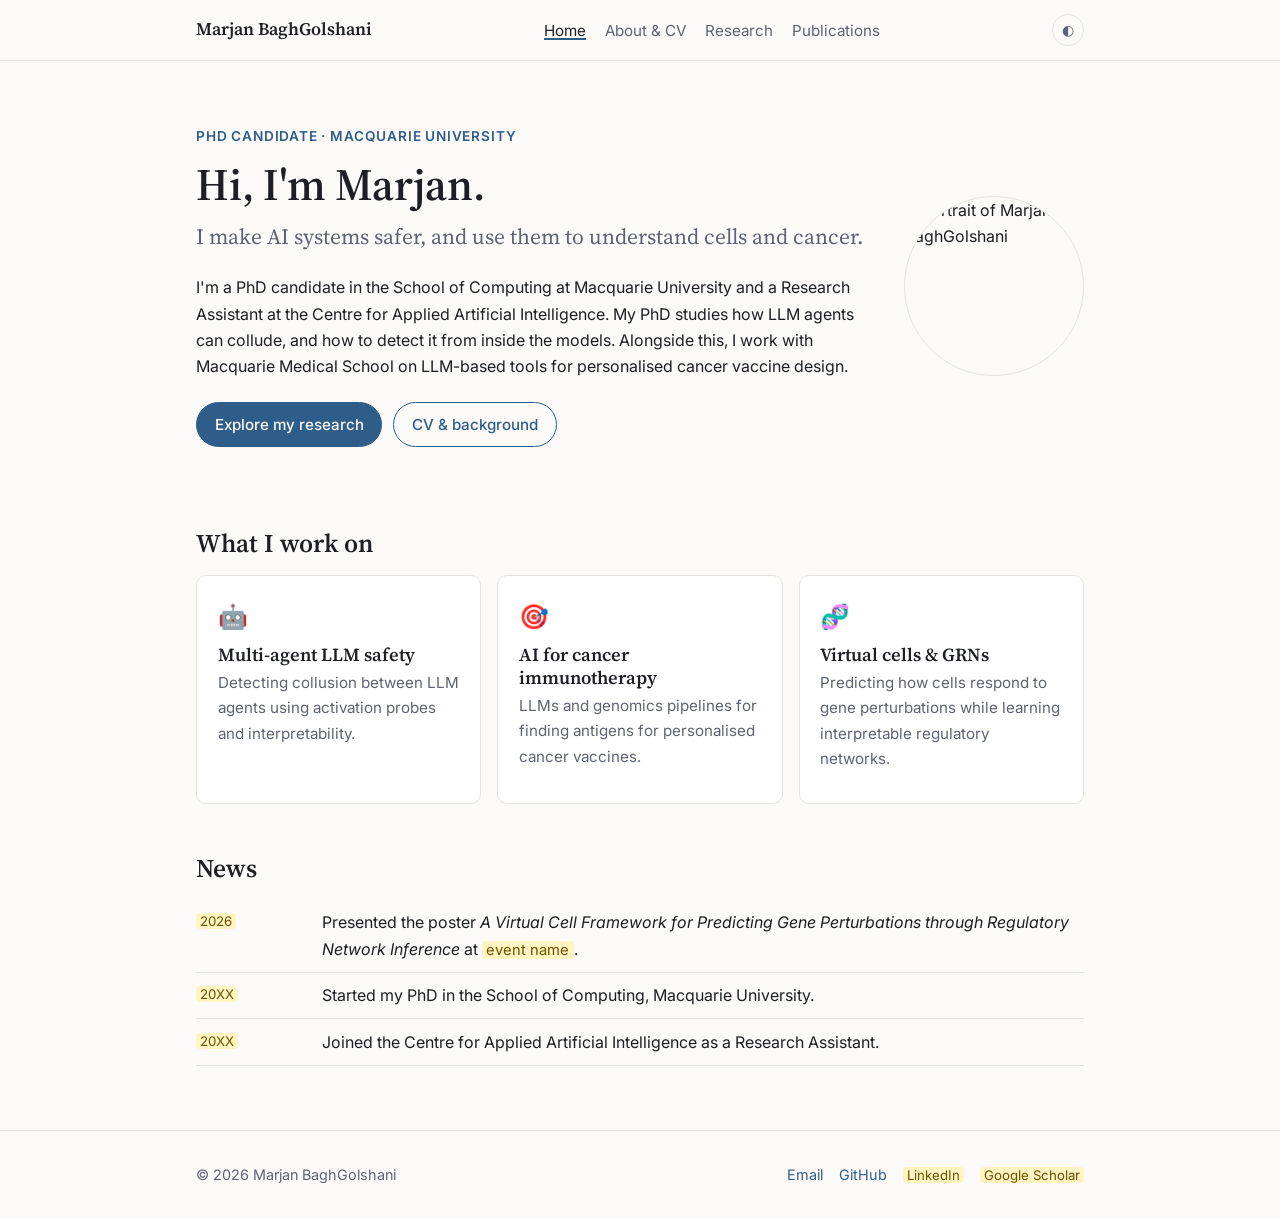
==== index.html @ 733024ad "Initial personal website Co-Authored-By: Claude Opus 5.5 <noreply@anthropic.com>" ====
<!doctype html>
<html lang="en-AU">
<head>
  <meta charset="utf-8">
  <meta name="viewport" content="width=device-width, initial-scale=1">
  <title>Marjan BaghGolshani</title>
  <meta name="description" content="Marjan BaghGolshani — PhD candidate at Macquarie University working on multi-agent LLM safety and AI for cancer immunotherapy.">
  <link rel="preconnect" href="https://fonts.googleapis.com">
  <link rel="preconnect" href="https://fonts.gstatic.com" crossorigin>
  <link href="https://fonts.googleapis.com/css2?family=Inter:wght@400;500;600&family=Source+Serif+4:wght@500;600&display=swap" rel="stylesheet">
  <link rel="stylesheet" href="assets/style.css">
  <script src="assets/site.js"></script>
</head>
<body>
  <header class="site-header">
    <div class="wrap">
      <a class="brand" href="index.html">Marjan BaghGolshani</a>
      <nav>
        <ul>
          <li><a href="index.html" aria-current="page">Home</a></li>
          <li><a href="about.html">About &amp; CV</a></li>
          <li><a href="research.html">Research</a></li>
          <li><a href="publications.html">Publications</a></li>
        </ul>
      </nav>
      <button class="theme-toggle" aria-label="Toggle dark mode">◐</button>
    </div>
  </header>

  <main class="wrap">
    <section class="hero">
      <div>
        <div class="eyebrow">PhD Candidate · Macquarie University</div>
        <h1>Hi, I'm Marjan.</h1>
        <p class="tagline">I make AI systems safer, and use them to understand cells and cancer.</p>
        <p>
          I'm a PhD candidate in the School of Computing at Macquarie University and a Research Assistant
          at the Centre for Applied Artificial Intelligence. My PhD studies how LLM agents can collude, and how to
          detect it from inside the models. Alongside this, I work with Macquarie Medical School
          on LLM-based tools for personalised cancer vaccine design.
        </p>
        <div class="buttons">
          <a class="btn primary" href="research.html">Explore my research</a>
          <a class="btn" href="about.html">CV &amp; background</a>
        </div>
      </div>
      <img class="avatar" src="https://github.com/MarjanGolshani.png" alt="Portrait of Marjan BaghGolshani">
    </section>

    <h2>What I work on</h2>
    <div class="cards">
      <a class="card" href="research.html#llm-safety">
        <div class="icon">🤖</div>
        <h3>Multi-agent LLM safety</h3>
        <p>Detecting collusion between LLM agents using activation probes and interpretability.</p>
      </a>
      <a class="card" href="research.html#cancer">
        <div class="icon">🎯</div>
        <h3>AI for cancer immunotherapy</h3>
        <p>LLMs and genomics pipelines for finding antigens for personalised cancer vaccines.</p>
      </a>
      <a class="card" href="research.html#virtual-cell">
        <div class="icon">🧬</div>
        <h3>Virtual cells &amp; GRNs</h3>
        <p>Predicting how cells respond to gene perturbations while learning interpretable regulatory networks.</p>
      </a>
    </div>

    <h2>News</h2>
    <ul class="news">
      <li>
        <span class="date"><span class="todo">2026</span></span>
        <span>Presented the poster <em>A Virtual Cell Framework for Predicting Gene Perturbations through Regulatory Network Inference</em> at <span class="todo">event name</span>.</span>
      </li>
      <li>
        <span class="date"><span class="todo">20XX</span></span>
        <span>Started my PhD in the School of Computing, Macquarie University.</span>
      </li>
      <li>
        <span class="date"><span class="todo">20XX</span></span>
        <span>Joined the Centre for Applied Artificial Intelligence as a Research Assistant.</span>
      </li>
    </ul>
  </main>

  <footer>
    <div class="wrap">
      <span>© 2026 Marjan BaghGolshani</span>
      <ul>
        <li><a href="mailto:marjan.ba75@gmail.com">Email</a></li>
        <li><a href="https://github.com/MarjanGolshani">GitHub</a></li>
        <li><span class="todo">LinkedIn</span></li>
        <li><span class="todo">Google Scholar</span></li>
      </ul>
    </div>
  </footer>
</body>
</html>
---- assets/style.css ----
/* ---------- Theme tokens ---------- */
:root {
  --bg: #fbfaf8;
  --surface: #ffffff;
  --text: #1d1f24;
  --muted: #5d6370;
  --border: #e6e3de;
  --accent: #2f5d8a;
  --accent-soft: #e8eff6;
  --todo-bg: #fff4c2;
  --todo-text: #6b5300;
  --serif: "Source Serif 4", Georgia, serif;
  --sans: "Inter", system-ui, -apple-system, sans-serif;
  --radius: 10px;
  --max: 920px;
}
@media (prefers-color-scheme: dark) {
  :root:not([data-theme="light"]) {
    --bg: #14161a;
    --surface: #1b1e23;
    --text: #e7e8ea;
    --muted: #a0a6b1;
    --border: #2b2f36;
    --accent: #8ab4dc;
    --accent-soft: #1f2a36;
    --todo-bg: #3d3410;
    --todo-text: #f3dc85;
  }
}
:root[data-theme="dark"] {
  --bg: #14161a;
  --surface: #1b1e23;
  --text: #e7e8ea;
  --muted: #a0a6b1;
  --border: #2b2f36;
  --accent: #8ab4dc;
  --accent-soft: #1f2a36;
  --todo-bg: #3d3410;
  --todo-text: #f3dc85;
}

/* ---------- Base ---------- */
* { box-sizing: border-box; }
html { -webkit-text-size-adjust: 100%; }
body {
  margin: 0;
  background: var(--bg);
  color: var(--text);
  font: 16px/1.65 var(--sans);
}
a { color: var(--accent); text-decoration: none; }
a:hover { text-decoration: underline; }
h1, h2, h3 { font-family: var(--serif); line-height: 1.25; font-weight: 600; }
h1 { font-size: clamp(2rem, 5vw, 2.8rem); margin: 0 0 .4rem; }
h2 { font-size: 1.6rem; margin: 3rem 0 1rem; }
h3 { font-size: 1.15rem; margin: 0 0 .3rem; }
p { margin: 0 0 1rem; }
img { max-width: 100%; }

.wrap { max-width: var(--max); margin: 0 auto; padding: 0 16px; }

/* Placeholder marker: search for class="todo" to find everything left to fill in */
.todo {
  background: var(--todo-bg);
  color: var(--todo-text);
  border-radius: 4px;
  padding: 0 .3em;
  font-size: .92em;
}

/* ---------- Header ---------- */
.site-header {
  border-bottom: 1px solid var(--border);
  background: var(--bg);
  position: sticky; top: 0; z-index: 10;
}
.site-header .wrap {
  display: flex; align-items: center; justify-content: space-between;
  gap: 1rem; min-height: 60px; flex-wrap: wrap;
}
.brand { font-family: var(--serif); font-weight: 600; font-size: 1.1rem; color: var(--text); }
.brand:hover { text-decoration: none; }
nav ul { list-style: none; margin: 0; padding: 0; display: flex; gap: 1.2rem; flex-wrap: wrap; }
nav a { color: var(--muted); font-size: .95rem; }
nav a[aria-current="page"], nav a:hover { color: var(--text); text-decoration: none; }
nav a[aria-current="page"] { box-shadow: inset 0 -2px 0 var(--accent); }
.theme-toggle {
  background: none; border: 1px solid var(--border); color: var(--muted);
  border-radius: 999px; width: 32px; height: 32px; cursor: pointer; font-size: .9rem;
}

/* ---------- Hero ---------- */
.hero { padding: 4rem 0 2rem; display: grid; grid-template-columns: 1fr auto; gap: 2.5rem; align-items: center; }
.hero .eyebrow { color: var(--accent); font-weight: 600; font-size: .85rem; letter-spacing: .06em; text-transform: uppercase; margin-bottom: .6rem; }
.hero .tagline { font-family: var(--serif); font-size: 1.35rem; color: var(--muted); margin-bottom: 1.2rem; }
.avatar { width: 180px; height: 180px; border-radius: 50%; object-fit: cover; border: 1px solid var(--border); }
.buttons { display: flex; gap: .7rem; flex-wrap: wrap; margin-top: 1.4rem; }
.btn {
  display: inline-block; padding: .55rem 1.1rem; border-radius: 999px; font-size: .95rem; font-weight: 500;
  border: 1px solid var(--accent); color: var(--accent);
}
.btn.primary { background: var(--accent); color: var(--bg); }
.btn:hover { text-decoration: none; opacity: .88; }

/* ---------- Cards ---------- */
.cards { display: grid; grid-template-columns: repeat(auto-fit, minmax(250px, 1fr)); gap: 1rem; }
.card {
  background: var(--surface); border: 1px solid var(--border); border-radius: var(--radius);
  padding: 1.3rem 1.3rem 1rem; display: block; color: var(--text);
}
a.card:hover { text-decoration: none; border-color: var(--accent); }
.card .icon { font-size: 1.5rem; margin-bottom: .4rem; }
.card p { color: var(--muted); font-size: .95rem; }

/* ---------- Lists / timeline ---------- */
.news { list-style: none; padding: 0; margin: 0; }
.news li { display: grid; grid-template-columns: 110px 1fr; gap: 1rem; padding: .6rem 0; border-bottom: 1px solid var(--border); }
.news .date { color: var(--muted); font-size: .9rem; }

.timeline { border-left: 2px solid var(--border); margin-left: 6px; padding-left: 1.4rem; }
.timeline .item { position: relative; padding-bottom: 1.6rem; }
.timeline .item::before {
  content: ""; position: absolute; left: calc(-1.4rem - 7px); top: .45rem;
  width: 12px; height: 12px; border-radius: 50%; background: var(--bg); border: 2px solid var(--accent);
}
.timeline .when { color: var(--muted); font-size: .9rem; }
.timeline .where { color: var(--muted); }
.timeline ul { margin: .4rem 0 0; padding-left: 1.1rem; color: var(--muted); }

.tags { display: flex; flex-wrap: wrap; gap: .4rem; margin: .6rem 0 0; padding: 0; list-style: none; }
.tags li { background: var(--accent-soft); color: var(--accent); font-size: .8rem; padding: .15rem .6rem; border-radius: 999px; }

/* ---------- Research ---------- */
.project { background: var(--surface); border: 1px solid var(--border); border-radius: var(--radius); padding: 1.4rem; margin-bottom: 1rem; }
.project .status { font-size: .8rem; color: var(--muted); text-transform: uppercase; letter-spacing: .05em; }
.project p { color: var(--muted); }
table { border-collapse: collapse; width: 100%; font-size: .92rem; margin: .5rem 0 1rem; }
th, td { text-align: left; padding: .45rem .6rem; border-bottom: 1px solid var(--border); }
th { color: var(--muted); font-weight: 500; }
.table-scroll { overflow-x: auto; }

/* ---------- Publications ---------- */
.pubs { list-style: none; padding: 0; margin: 0; }
.pubs li { padding: 1rem 0; border-bottom: 1px solid var(--border); }
.pubs .title { font-weight: 600; }
.pubs .meta { color: var(--muted); font-size: .92rem; }
.pubs .links a { font-size: .85rem; margin-right: .8rem; }

/* ---------- Footer ---------- */
footer { border-top: 1px solid var(--border); margin-top: 4rem; padding: 2rem 0; color: var(--muted); font-size: .9rem; }
footer .wrap { display: flex; justify-content: space-between; gap: 1rem; flex-wrap: wrap; }
footer ul { list-style: none; display: flex; gap: 1rem; margin: 0; padding: 0; flex-wrap: wrap; }

/* ---------- Small screens ---------- */
@media (max-width: 640px) {
  .hero { grid-template-columns: 1fr; padding-top: 2.5rem; }
  .hero .avatar { order: -1; width: 120px; height: 120px; }
  .news li { grid-template-columns: 1fr; gap: 0; }
}
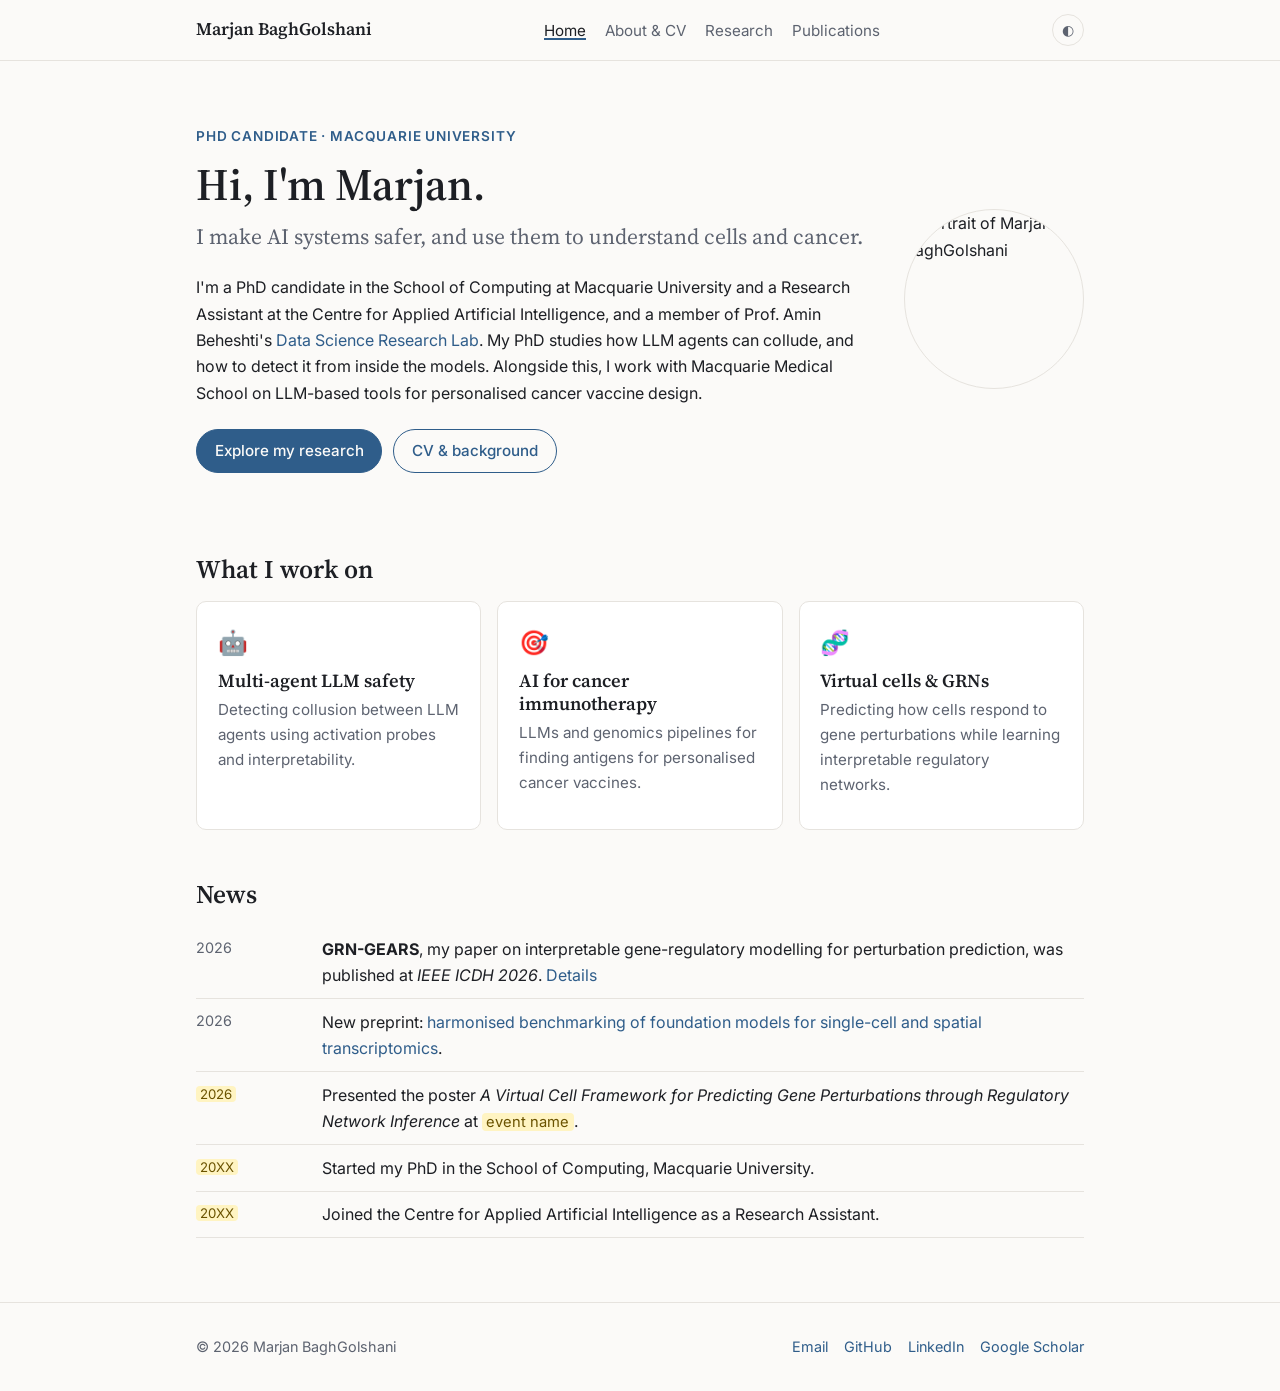
==== commit 1d72eebe: "Add publications, LinkedIn, Scholar and lab Co-Authored-By: Claude Opus 5.5 <noreply@anthropic.com>" ====
--- a/index.html
+++ b/index.html
@@ -5,6 +5,61 @@
   <meta name="viewport" content="width=device-width, initial-scale=1">
   <title>Marjan BaghGolshani</title>
   <meta name="description" content="Marjan BaghGolshani — PhD candidate at Macquarie University working on multi-agent LLM safety and AI for cancer immunotherapy.">
+  <link rel="canonical" href="https://marjangolshani.github.io/">
+  <meta property="og:type" content="profile">
+  <meta property="og:title" content="Marjan BaghGolshani">
+  <meta property="og:description" content="Marjan BaghGolshani — PhD candidate at Macquarie University working on multi-agent LLM safety and AI for cancer immunotherapy.">
+  <meta property="og:url" content="https://marjangolshani.github.io/">
+  <meta property="og:image" content="https://github.com/MarjanGolshani.png">
+  <meta name="twitter:card" content="summary">
+  <script type="application/ld+json">
+{
+  "@context": "https://schema.org",
+  "@type": "Person",
+  "name": "Marjan BaghGolshani",
+  "alternateName": "Marjan Bagh Golshani",
+  "url": "https://marjangolshani.github.io/",
+  "image": "https://github.com/MarjanGolshani.png",
+  "jobTitle": "PhD Candidate",
+  "affiliation": [
+    {
+      "@type": "CollegeOrUniversity",
+      "name": "Macquarie University"
+    },
+    {
+      "@type": "Organization",
+      "name": "Centre for Applied Artificial Intelligence, Macquarie University"
+    }
+  ],
+  "alumniOf": [
+    {
+      "@type": "CollegeOrUniversity",
+      "name": "Sharif University of Technology"
+    },
+    {
+      "@type": "CollegeOrUniversity",
+      "name": "Yazd University"
+    }
+  ],
+  "knowsAbout": [
+    "Multi-agent LLM safety",
+    "Bioinformatics",
+    "Cancer immunotherapy",
+    "Gene regulatory networks",
+    "Machine learning"
+  ],
+  "sameAs": [
+    "https://github.com/MarjanGolshani",
+    "https://www.linkedin.com/in/marjan-baghgolshani-0462a2125/",
+    "https://scholar.google.com/citations?user=P0UNbYQAAAAJ&hl=en"
+  ],
+  "memberOf": {
+    "@type": "Organization",
+    "name": "Data Science Research Lab, Macquarie University",
+    "url": "https://data-science-group.github.io/"
+  }
+}
+  </script>
   <link rel="preconnect" href="https://fonts.googleapis.com">
   <link rel="preconnect" href="https://fonts.gstatic.com" crossorigin>
   <link href="https://fonts.googleapis.com/css2?family=Inter:wght@400;500;600&family=Source+Serif+4:wght@500;600&display=swap" rel="stylesheet">
@@ -35,7 +90,7 @@
         <p class="tagline">I make AI systems safer, and use them to understand cells and cancer.</p>
         <p>
           I'm a PhD candidate in the School of Computing at Macquarie University and a Research Assistant
-          at the Centre for Applied Artificial Intelligence. My PhD studies how LLM agents can collude, and how to
+          at the Centre for Applied Artificial Intelligence, and a member of Prof. Amin Beheshti's <a href="https://data-science-group.github.io/">Data Science Research Lab</a>. My PhD studies how LLM agents can collude, and how to
           detect it from inside the models. Alongside this, I work with Macquarie Medical School
           on LLM-based tools for personalised cancer vaccine design.
         </p>
@@ -69,6 +124,14 @@
     <h2>News</h2>
     <ul class="news">
       <li>
+        <span class="date">2026</span>
+        <span><strong>GRN-GEARS</strong>, my paper on interpretable gene-regulatory modelling for perturbation prediction, was published at <em>IEEE ICDH 2026</em>. <a href="publications.html">Details</a></span>
+      </li>
+      <li>
+        <span class="date">2026</span>
+        <span>New preprint: <a href="https://arxiv.org/abs/2607.17227">harmonised benchmarking of foundation models for single-cell and spatial transcriptomics</a>.</span>
+      </li>
+      <li>
         <span class="date"><span class="todo">2026</span></span>
         <span>Presented the poster <em>A Virtual Cell Framework for Predicting Gene Perturbations through Regulatory Network Inference</em> at <span class="todo">event name</span>.</span>
       </li>
@@ -89,8 +152,8 @@
       <ul>
         <li><a href="mailto:marjan.ba75@gmail.com">Email</a></li>
         <li><a href="https://github.com/MarjanGolshani">GitHub</a></li>
-        <li><span class="todo">LinkedIn</span></li>
-        <li><span class="todo">Google Scholar</span></li>
+        <li><a href="https://www.linkedin.com/in/marjan-baghgolshani-0462a2125/">LinkedIn</a></li>
+        <li><a href="https://scholar.google.com/citations?user=P0UNbYQAAAAJ&amp;hl=en">Google Scholar</a></li>
       </ul>
     </div>
   </footer>
